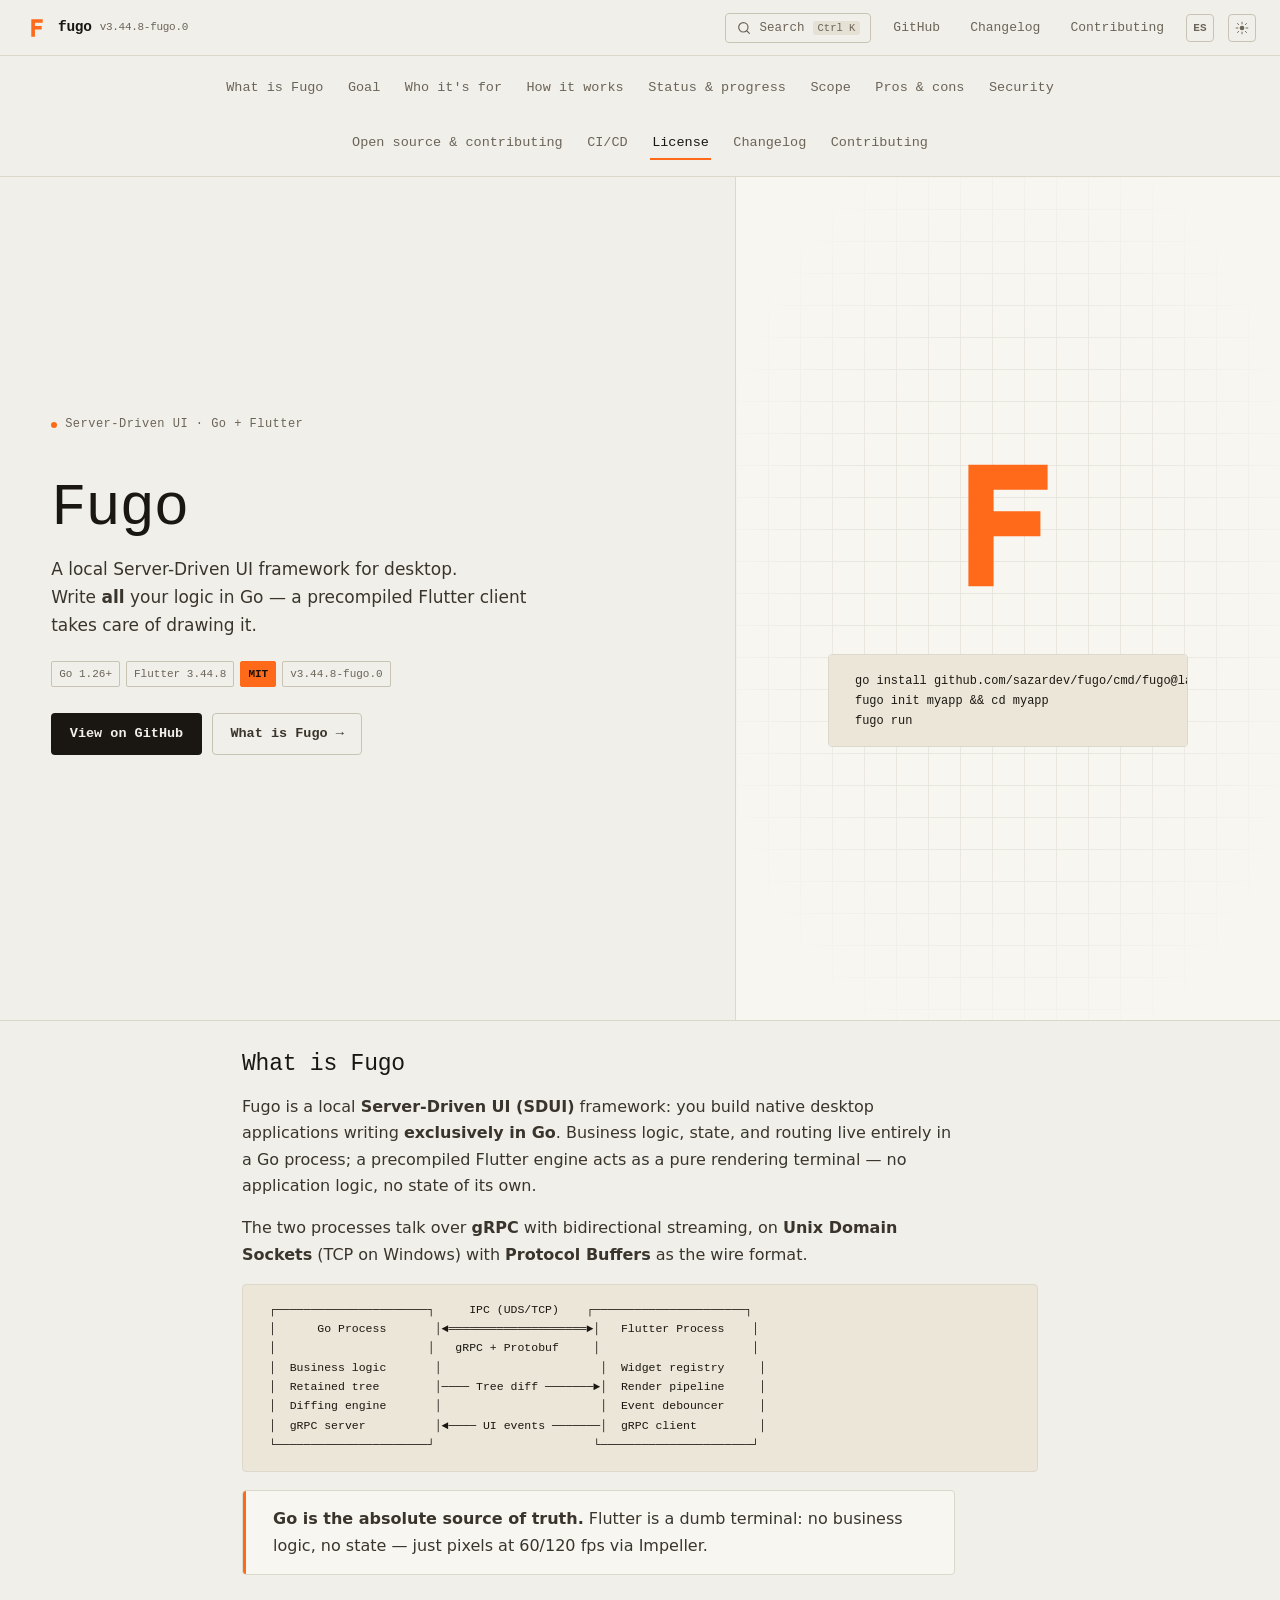
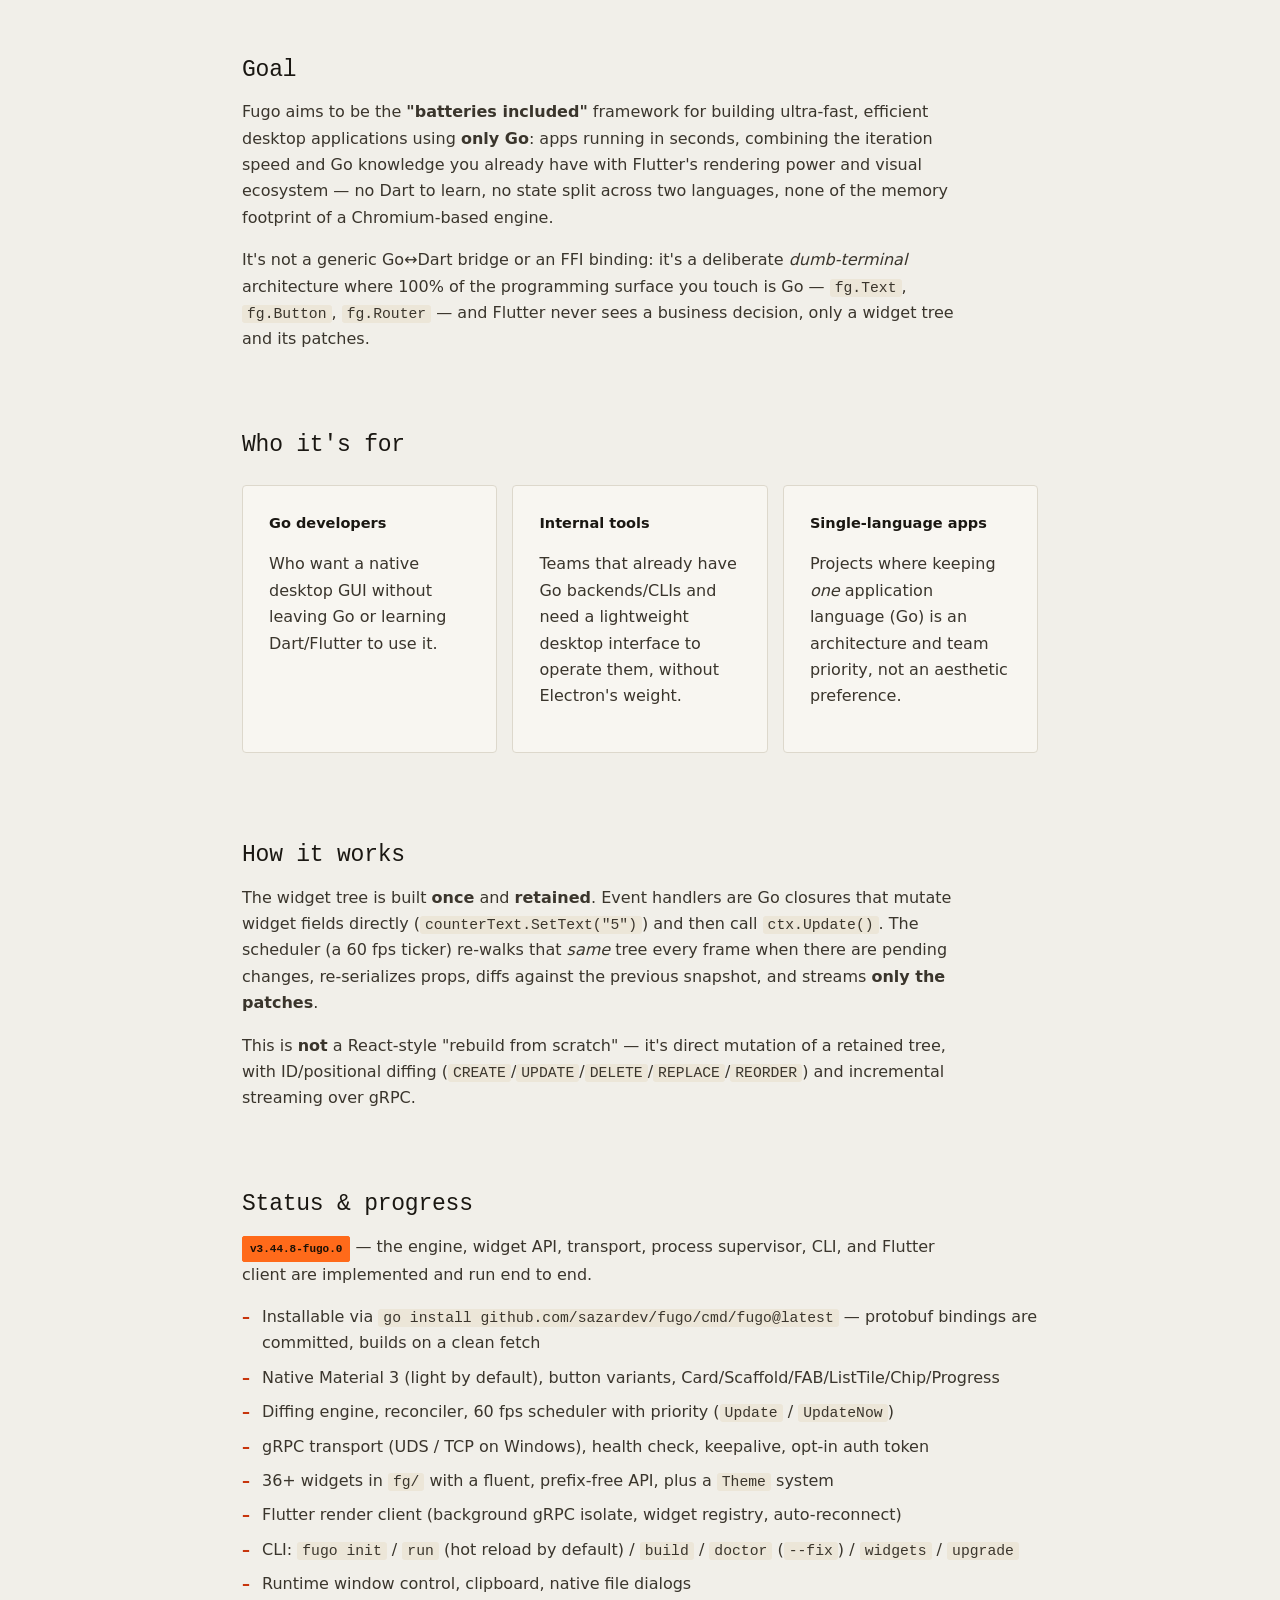
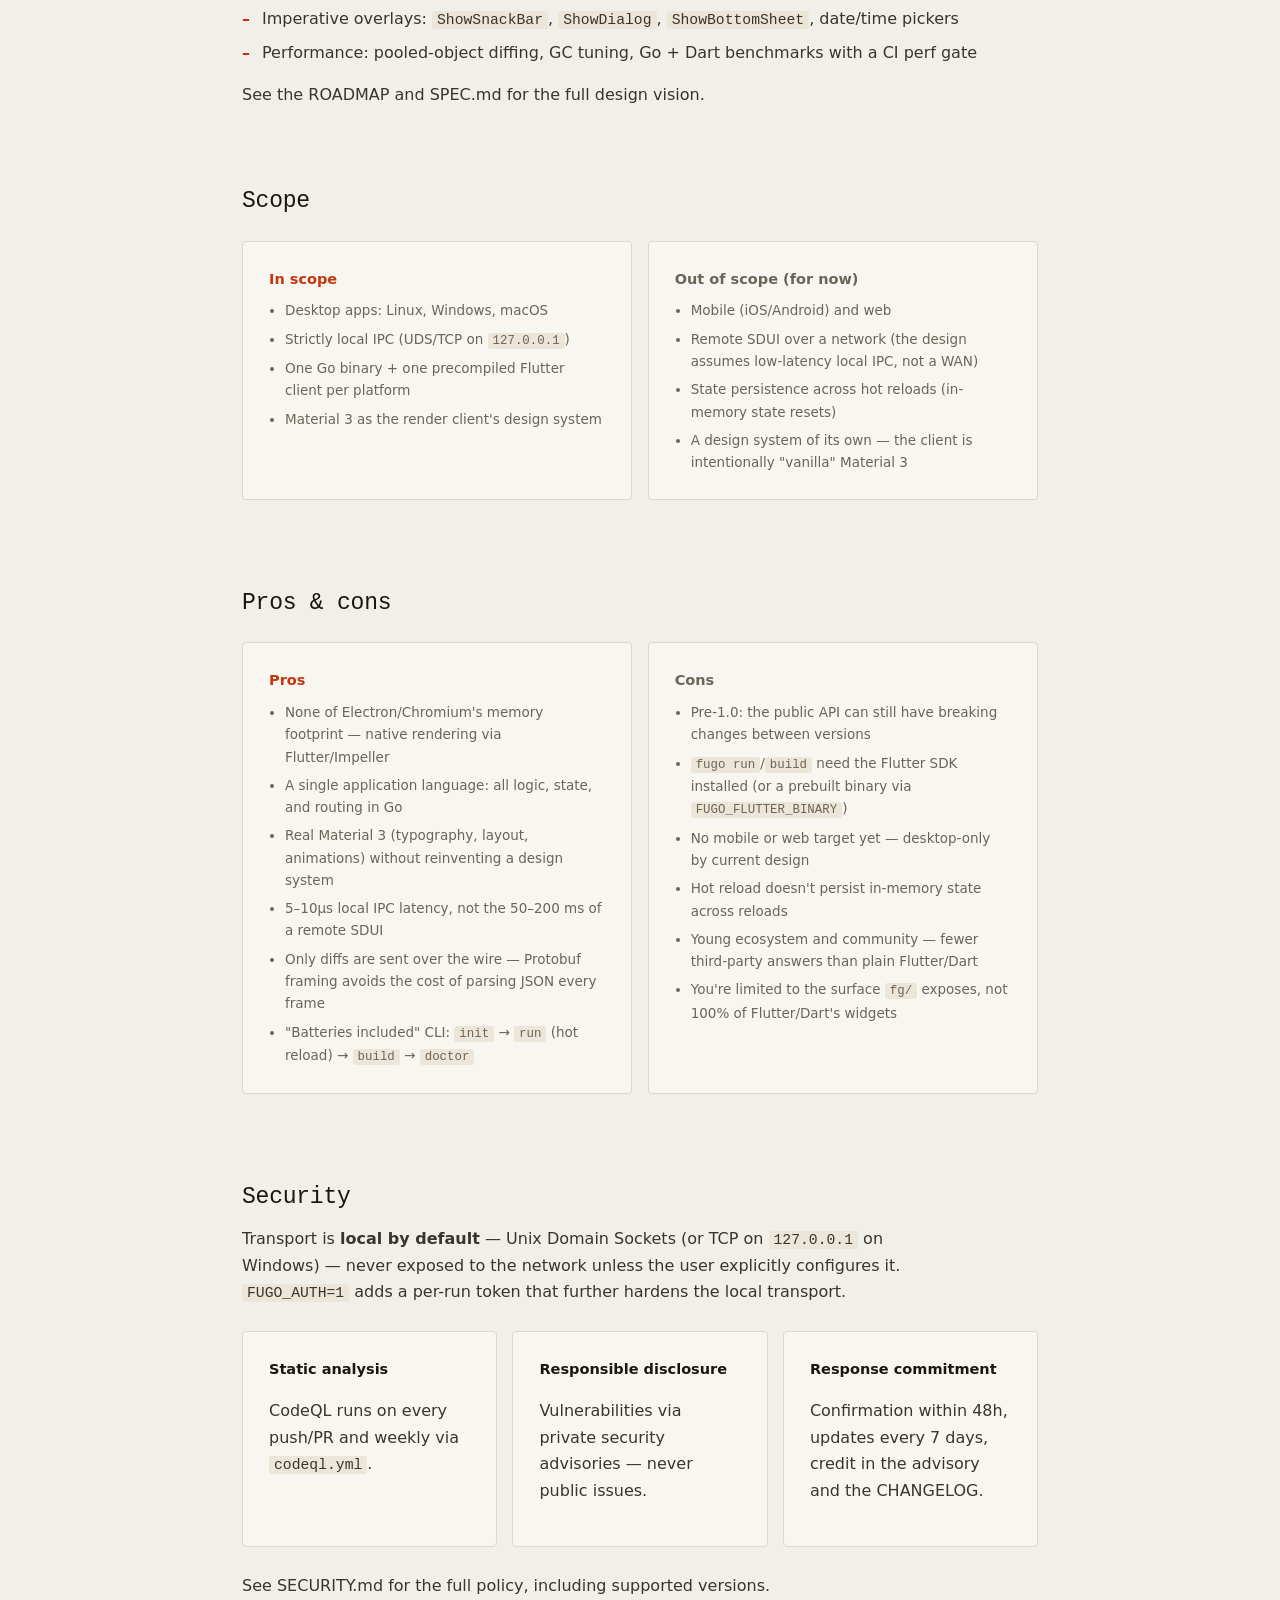
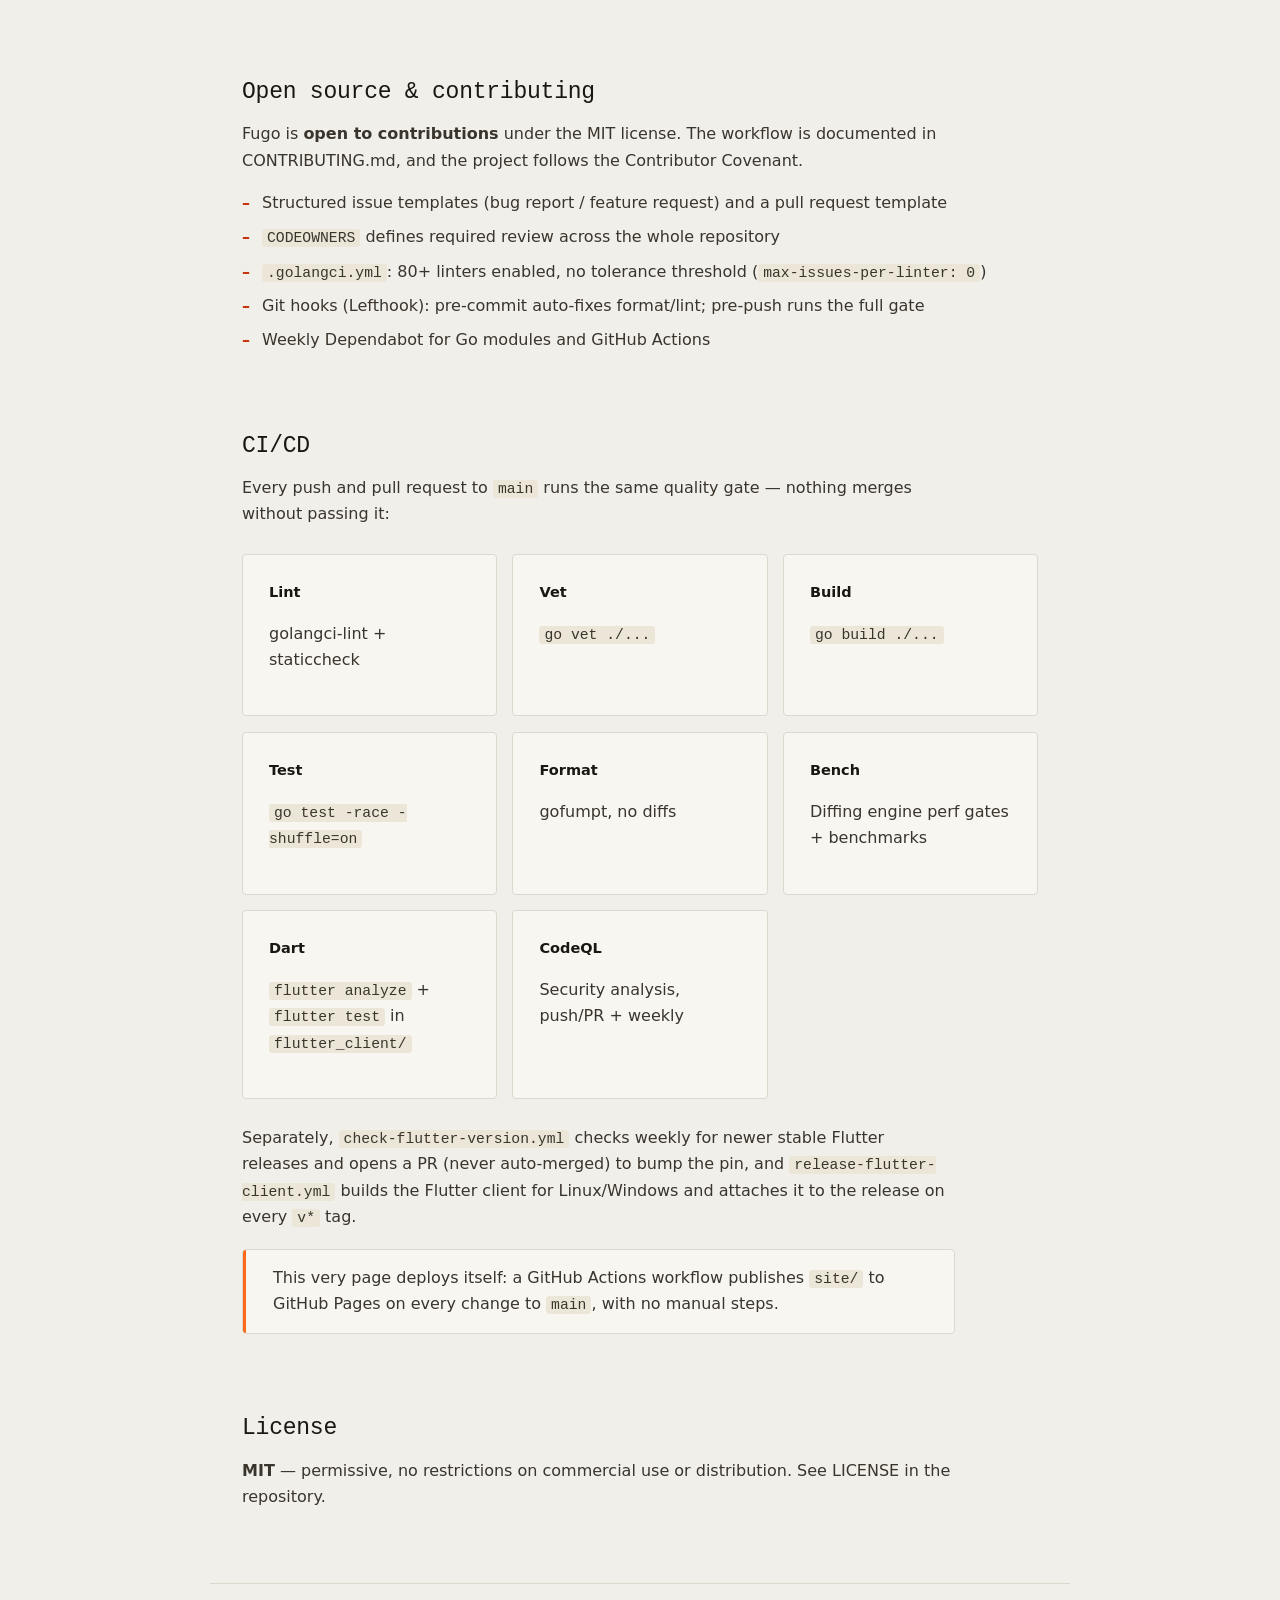
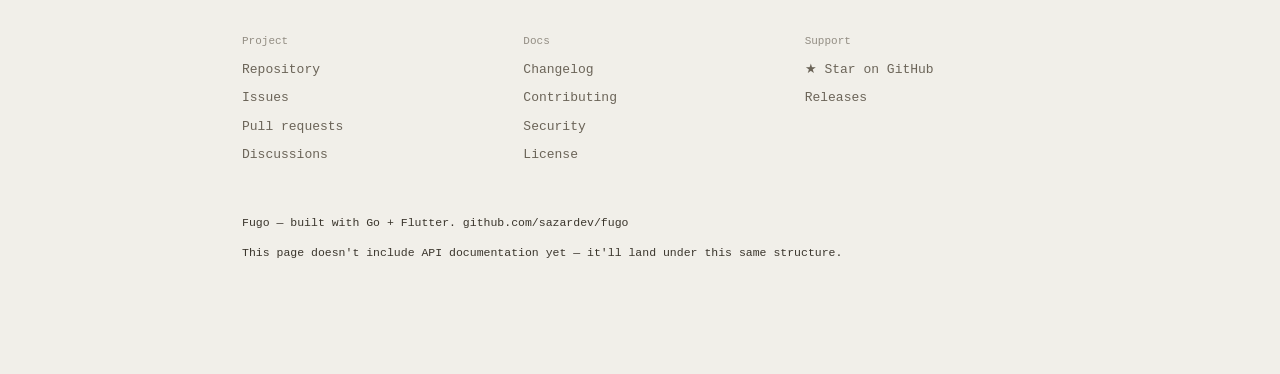
==== site/index.html @ 027ce07d "feat: state/UX primitives, widget completions, Linux platform fixes, docs Adds the state/UX gaps fou" ====
<!doctype html>
<html lang="es">
<head>
<meta charset="utf-8">
<meta name="viewport" content="width=device-width, initial-scale=1">
<title data-i18n="meta.title">Fugo — Server-Driven UI en Go</title>
<meta name="description" data-i18n-attr="content" data-i18n="meta.description" content="Fugo: framework local de Server-Driven UI. Escribes toda la lógica en Go; un cliente Flutter precompilado la renderiza. Documentación de proyecto, estado, alcance y seguridad.">
<link rel="icon" href="assets/logo.svg" type="image/svg+xml">
<link rel="stylesheet" href="styles.css?v=10">
</head>
<body class="layout-landing">

<a class="skip-link" href="#main" data-i18n="a11y.skip">Saltar al contenido</a>

<header class="topbar">
  <div class="topbar-inner">
    <a class="brand" href="#top">
      <img src="assets/logo.svg" alt="" width="26" height="26">
      <span>fugo</span>
      <span class="brand-version">v3.44.8-fugo.0</span>
    </a>
    <button class="nav-toggle" id="navToggle" data-i18n-attr="aria-label" data-i18n="a11y.openNav" aria-label="Abrir navegación" aria-expanded="false">
      <span></span><span></span><span></span>
    </button>
    <nav class="topnav">
      <button class="palette-trigger" id="paletteTrigger" data-i18n-attr="aria-label|title" data-i18n="a11y.search|a11y.searchTitle" aria-label="Buscar / saltar a sección" title="Buscar (Ctrl K)">
        <svg viewBox="0 0 24 24" width="16" height="16"><circle cx="11" cy="11" r="7"/><path d="M20 20l-4.3-4.3" stroke-linecap="round"/></svg>
        <span data-i18n="nav.search">Buscar</span>
        <kbd>Ctrl K</kbd>
      </button>
      <a href="https://github.com/sazardev/fugo" target="_blank" rel="noopener">GitHub</a>
      <a href="changelog.html" data-i18n="nav.changelog">Changelog</a>
      <a href="contributing.html" data-i18n="side.contribuir">Contribuir</a>
      <button class="lang-toggle" id="langToggle" aria-label="Switch language / cambiar idioma" title="ES / EN">
        <span id="langLabel">EN</span>
      </button>
      <button class="theme-toggle" id="themeToggle" data-i18n-attr="aria-label|title" data-i18n="a11y.theme|a11y.theme" aria-label="Cambiar tema" title="Cambiar tema claro/oscuro">
        <svg class="icon-sun" viewBox="0 0 24 24" width="18" height="18"><circle cx="12" cy="12" r="4"/><path d="M12 2v3M12 19v3M4.2 4.2l2.1 2.1M17.7 17.7l2.1 2.1M2 12h3M19 12h3M4.2 19.8l2.1-2.1M17.7 6.3l2.1-2.1" stroke-linecap="round"/></svg>
        <svg class="icon-moon" viewBox="0 0 24 24" width="18" height="18"><path d="M20 14.5A8.5 8.5 0 1 1 9.5 4a7 7 0 0 0 10.5 10.5Z"/></svg>
      </button>
    </nav>
  </div>
</header>

<div class="shell">
  <aside class="sidebar" id="sidebar">
    <nav class="side-nav" data-i18n-attr="aria-label" data-i18n="a11y.sections" aria-label="Secciones">
      <div class="side-group" data-i18n="side.group1">Proyecto</div>
      <a href="#que-es" data-i18n="side.queEs">Qué es Fugo</a>
      <a href="#objetivo" data-i18n="side.objetivo">Objetivo</a>
      <a href="#para-quien" data-i18n="side.paraQuien">Para quién</a>
      <a href="#como-funciona" data-i18n="side.comoFunciona">Cómo funciona</a>
      <div class="side-group" data-i18n="side.group2">Estado</div>
      <a href="#estado" data-i18n="side.estado">Estado y progreso</a>
      <a href="#alcance" data-i18n="side.alcance">Alcance</a>
      <a href="#ventajas-desventajas" data-i18n="side.ventajas">Ventajas y desventajas</a>
      <div class="side-group" data-i18n="side.group3">Proyecto abierto</div>
      <a href="#seguridad" data-i18n="side.seguridad">Seguridad</a>
      <a href="#open-source" data-i18n="side.openSource">Código abierto y contribución</a>
      <a href="#ci-cd">CI/CD</a>
      <a href="#licencia" data-i18n="side.licencia">Licencia</a>
      <div class="side-group" data-i18n="side.group4">Recursos</div>
      <a href="changelog.html" data-i18n="nav.changelog">Changelog</a>
      <a href="contributing.html" data-i18n="side.contribuir">Contribuir</a>
    </nav>
  </aside>

  <main id="main">

    <section class="hero" id="top">
      <div class="hero-left">
        <span class="eyebrow" data-i18n="hero.eyebrow">Server-Driven UI · Go + Flutter</span>
        <h1>Fugo</h1>
        <p class="hero-tagline" data-i18n="hero.tagline">Server-Driven UI local para escritorio.<br>Escribe <strong>toda</strong> tu lógica en Go — un cliente Flutter precompilado se encarga de dibujarla.</p>
        <div class="hero-badges">
          <span class="badge">Go 1.26+</span>
          <span class="badge">Flutter 3.44.8</span>
          <span class="badge badge-flame">MIT</span>
          <span class="badge">v3.44.8-fugo.0</span>
        </div>
        <div class="hero-actions">
          <a class="btn btn-primary" href="https://github.com/sazardev/fugo" target="_blank" rel="noopener" data-i18n="hero.viewGithub">Ver en GitHub</a>
          <a class="btn btn-ghost" href="#que-es" data-i18n="hero.whatIsLink">Qué es Fugo →</a>
        </div>
      </div>
      <div class="hero-right">
        <img class="hero-mark" src="assets/logo.svg" alt="Fugo" width="180" height="180">
        <pre class="hero-code hero-visual-code"><code>go install github.com/sazardev/fugo/cmd/fugo@latest
fugo init myapp &amp;&amp; cd myapp
fugo run</code></pre>
      </div>
    </section>

    <section id="que-es">
      <h2 data-i18n="queEs.h2">Qué es Fugo</h2>
      <p data-i18n="queEs.p1">Fugo es un framework local de <strong>Server-Driven UI (SDUI)</strong>: construyes aplicaciones de escritorio nativas escribiendo <strong>exclusivamente en Go</strong>. La lógica de negocio, el estado y el enrutamiento viven enteramente en un proceso Go; un motor Flutter precompilado actúa como una terminal de renderizado pura — sin lógica de aplicación, sin estado propio.</p>
      <p data-i18n="queEs.p2">Los dos procesos se comunican por <strong>gRPC</strong> con streaming bidireccional, sobre <strong>Unix Domain Sockets</strong> (TCP en Windows) y <strong>Protocol Buffers</strong> como formato de cable.</p>
      <pre class="diagram" data-i18n-attr="aria-label" data-i18n="queEs.diagramLabel" aria-label="Diagrama de arquitectura"><code data-i18n="queEs.diagram">┌──────────────────────┐     IPC (UDS/TCP)    ┌──────────────────────┐
│      Proceso Go      │◄════════════════════►│   Proceso Flutter    │
│                      │   gRPC + Protobuf     │                      │
│  Lógica de negocio    │                       │  Registro de widgets │
│  Árbol retenido       │──── Diff de árbol ───►│  Pipeline de render  │
│  Motor de diffing     │                       │  Debounce de eventos │
│  Servidor gRPC        │◄──── Eventos de UI ───│  Cliente gRPC        │
└──────────────────────┘                       └──────────────────────┘</code></pre>
      <p class="callout callout-flame" data-i18n="queEs.callout"><strong>Go es la fuente de verdad absoluta.</strong> Flutter es una terminal muda: sin lógica de negocio, sin estado — solo píxeles a 60/120&nbsp;fps vía Impeller.</p>
    </section>

    <section id="objetivo">
      <h2 data-i18n="objetivo.h2">Objetivo</h2>
      <p data-i18n="objetivo.p1">Fugo busca ser el framework <strong>"pilas incluidas"</strong> para construir aplicaciones de escritorio ultrarrápidas y eficientes usando <strong>únicamente Go</strong>: aplicaciones corriendo en segundos, combinando la velocidad de iteración y el conocimiento que ya tienes de Go con el poder de renderizado y el ecosistema visual de Flutter — sin tener que aprender Dart, sin gestionar estado en dos lenguajes, sin el consumo de memoria de un motor basado en Chromium.</p>
      <p data-i18n="objetivo.p2">No es un puente genérico Go↔Dart ni un binding de FFI: es una arquitectura deliberada de <em>terminal tonta</em> donde el 100% de la superficie de programación que tocas es Go — <code>fg.Text</code>, <code>fg.Button</code>, <code>fg.Router</code> — y Flutter nunca ve una decisión de negocio, solo un árbol de widgets y sus parches.</p>
    </section>

    <section id="para-quien">
      <h2 data-i18n="paraQuien.h2">Para quién</h2>
      <div class="grid-3">
        <div class="card">
          <h3 data-i18n="paraQuien.c1h">Desarrolladores Go</h3>
          <p data-i18n="paraQuien.c1p">Que quieren una GUI de escritorio nativa sin salir de Go ni aprender Dart/Flutter para poder usarlo.</p>
        </div>
        <div class="card">
          <h3 data-i18n="paraQuien.c2h">Herramientas internas</h3>
          <p data-i18n="paraQuien.c2p">Equipos que ya tienen backends/CLIs en Go y necesitan una interfaz de escritorio ligera para operarlos, sin el peso de Electron.</p>
        </div>
        <div class="card">
          <h3 data-i18n="paraQuien.c3h">Apps de un solo lenguaje</h3>
          <p data-i18n="paraQuien.c3p">Proyectos donde mantener <em>un único</em> lenguaje de aplicación (Go) es una prioridad de arquitectura y de equipo, no una preferencia estética.</p>
        </div>
      </div>
    </section>

    <section id="como-funciona">
      <h2 data-i18n="comoFunciona.h2">Cómo funciona</h2>
      <p data-i18n="comoFunciona.p1">El árbol de widgets se construye <strong>una sola vez</strong> y se <strong>retiene</strong>. Los manejadores de eventos son closures de Go que mutan los campos del widget directamente (<code>counterText.SetText("5")</code>) y luego llaman a <code>ctx.Update()</code>. El scheduler (ticker de 60&nbsp;fps) vuelve a recorrer ese <em>mismo</em> árbol cada frame cuando hay cambios pendientes, re-serializa las props, calcula el diff contra el snapshot anterior y transmite <strong>solo los parches</strong>.</p>
      <p data-i18n="comoFunciona.p2">Esto <strong>no</strong> es un "rebuild desde cero" al estilo React — es mutación directa de un árbol retenido, con diffing por ID/posición (<code>CREATE</code>/<code>UPDATE</code>/<code>DELETE</code>/<code>REPLACE</code>/<code>REORDER</code>) y streaming incremental sobre gRPC.</p>
    </section>

    <section id="estado">
      <h2 data-i18n="estado.h2">Estado y progreso</h2>
      <p data-i18n="estado.intro"><span class="badge badge-flame">v3.44.8-fugo.0</span> — el motor, la API de widgets, el transporte, el supervisor de proceso, el CLI y el cliente Flutter están implementados y funcionan de extremo a extremo.</p>
      <ul class="checklist">
        <li data-i18n="estado.li1">Instalable vía <code>go install github.com/sazardev/fugo/cmd/fugo@latest</code> — los bindings de protobuf están commiteados, compila en un fetch limpio</li>
        <li data-i18n="estado.li2">Material&nbsp;3 nativo (claro por defecto), variantes de botón, Card/Scaffold/FAB/ListTile/Chip/Progress</li>
        <li data-i18n="estado.li3">Motor de diffing, reconciliador, scheduler de 60&nbsp;fps con prioridad (<code>Update</code> / <code>UpdateNow</code>)</li>
        <li data-i18n="estado.li4">Transporte gRPC (UDS / TCP en Windows), health check, keepalive, token de autenticación opcional</li>
        <li data-i18n="estado.li5">36+ widgets en <code>fg/</code> con API fluida y prefix-free, más un sistema de <code>Theme</code></li>
        <li data-i18n="estado.li6">Cliente Flutter (isolate gRPC en segundo plano, registro de widgets, reconexión automática)</li>
        <li data-i18n="estado.li7">CLI: <code>fugo init</code> / <code>run</code> (hot reload por defecto) / <code>build</code> / <code>doctor</code> (<code>--fix</code>) / <code>widgets</code> / <code>upgrade</code></li>
        <li data-i18n="estado.li8">Control de ventana en tiempo de ejecución, portapapeles, diálogos de archivo nativos</li>
        <li data-i18n="estado.li9">Overlays imperativos: <code>ShowSnackBar</code>, <code>ShowDialog</code>, <code>ShowBottomSheet</code>, selectores de fecha/hora</li>
        <li data-i18n="estado.li10">Rendimiento: diffing con pool de objetos, ajuste de GC, benchmarks Go + Dart con perf gate en CI</li>
      </ul>
      <p data-i18n="estado.outro">Ver <a href="https://github.com/sazardev/fugo/tree/main/ROADMAP" target="_blank" rel="noopener">ROADMAP</a> y <a href="https://github.com/sazardev/fugo/blob/main/SPEC.md" target="_blank" rel="noopener">SPEC.md</a> para la visión de diseño completa.</p>
    </section>

    <section id="alcance">
      <h2 data-i18n="alcance.h2">Alcance</h2>
      <div class="grid-2">
        <div class="card card-in">
          <h3 data-i18n="alcance.inH">Dentro del alcance</h3>
          <ul>
            <li data-i18n="alcance.in1">Apps de escritorio: Linux, Windows, macOS</li>
            <li data-i18n="alcance.in2">IPC estrictamente local (UDS/TCP en <code>127.0.0.1</code>)</li>
            <li data-i18n="alcance.in3">Un binario Go + un cliente Flutter precompilado por plataforma</li>
            <li data-i18n="alcance.in4">Material&nbsp;3 como sistema de diseño del cliente de render</li>
          </ul>
        </div>
        <div class="card card-out">
          <h3 data-i18n="alcance.outH">Fuera del alcance (por ahora)</h3>
          <ul>
            <li data-i18n="alcance.out1">Móvil (iOS/Android) y web</li>
            <li data-i18n="alcance.out2">SDUI remoto sobre red (el diseño asume IPC local de baja latencia, no una WAN)</li>
            <li data-i18n="alcance.out3">Persistencia de estado entre hot reloads (el estado en memoria se reinicia)</li>
            <li data-i18n="alcance.out4">Un sistema de diseño propio — el cliente es intencionalmente Material&nbsp;3 "vanilla"</li>
          </ul>
        </div>
      </div>
    </section>

    <section id="ventajas-desventajas">
      <h2 data-i18n="pros.h2">Ventajas y desventajas</h2>
      <div class="grid-2">
        <div class="card card-in">
          <h3 data-i18n="pros.prosH">Ventajas</h3>
          <ul>
            <li data-i18n="pros.p1">Sin el consumo de memoria de Electron/Chromium — renderizado nativo vía Flutter/Impeller</li>
            <li data-i18n="pros.p2">Un único lenguaje de aplicación: toda la lógica, el estado y el enrutamiento en Go</li>
            <li data-i18n="pros.p3">Material&nbsp;3 real (tipografía, layout, animaciones) sin reinventar un design system</li>
            <li data-i18n="pros.p4">Latencia de IPC local de 5–10&micro;s, no 50–200&nbsp;ms de un SDUI remoto</li>
            <li data-i18n="pros.p5">Solo se transmiten diffs — el framing en Protobuf evita el costo de parsear JSON en cada frame</li>
            <li data-i18n="pros.p6">CLI "pilas incluidas": <code>init</code> → <code>run</code> (hot reload) → <code>build</code> → <code>doctor</code></li>
          </ul>
        </div>
        <div class="card card-out">
          <h3 data-i18n="pros.consH">Desventajas</h3>
          <ul>
            <li data-i18n="pros.c1">Pre-1.0: la API pública puede tener cambios incompatibles entre versiones</li>
            <li data-i18n="pros.c2"><code>fugo run</code>/<code>build</code> requieren el SDK de Flutter instalado (o un binario precompilado vía <code>FUGO_FLUTTER_BINARY</code>)</li>
            <li data-i18n="pros.c3">Sin objetivo móvil o web todavía — desktop-only por diseño actual</li>
            <li data-i18n="pros.c4">El hot reload no persiste el estado en memoria entre recargas</li>
            <li data-i18n="pros.c5">Ecosistema y comunidad jóvenes — menos respuestas de terceros que con Flutter/Dart puro</li>
            <li data-i18n="pros.c6">Estás limitado a la superficie que expone <code>fg/</code>, no al 100% de los widgets de Flutter/Dart</li>
          </ul>
        </div>
      </div>
    </section>

    <section id="seguridad">
      <h2 data-i18n="seguridad.h2">Seguridad</h2>
      <p data-i18n="seguridad.p1">El transporte es <strong>local por defecto</strong> — Unix Domain Sockets (o TCP en <code>127.0.0.1</code> en Windows) — no expuesto a la red salvo que el usuario lo configure explícitamente. <code>FUGO_AUTH=1</code> añade un token por ejecución que endurece aún más el transporte local.</p>
      <div class="grid-3">
        <div class="card">
          <h3 data-i18n="seguridad.c1h">Análisis estático</h3>
          <p data-i18n="seguridad.c1p"><a href="https://codeql.github.com/" target="_blank" rel="noopener">CodeQL</a> corre en cada push/PR y semanalmente vía <code>codeql.yml</code>.</p>
        </div>
        <div class="card">
          <h3 data-i18n="seguridad.c2h">Reporte responsable</h3>
          <p data-i18n="seguridad.c2p">Vulnerabilidades vía <a href="https://github.com/sazardev/fugo/security/advisories/new" target="_blank" rel="noopener">security advisories privados</a> — nunca en issues públicos.</p>
        </div>
        <div class="card">
          <h3 data-i18n="seguridad.c3h">Compromiso de respuesta</h3>
          <p data-i18n="seguridad.c3p">Confirmación en 48h, actualizaciones cada 7 días, crédito en el advisory y en el CHANGELOG.</p>
        </div>
      </div>
      <p data-i18n="seguridad.p2">Ver <a href="https://github.com/sazardev/fugo/blob/main/SECURITY.md" target="_blank" rel="noopener">SECURITY.md</a> para la política completa, incluyendo versiones soportadas.</p>
    </section>

    <section id="open-source">
      <h2 data-i18n="openSource.h2">Código abierto y contribución</h2>
      <p data-i18n="openSource.p1">Fugo es <strong>abierto a contribuciones</strong> bajo licencia MIT. El flujo de trabajo está documentado en <a href="https://github.com/sazardev/fugo/blob/main/CONTRIBUTING.md" target="_blank" rel="noopener">CONTRIBUTING.md</a> y el proyecto sigue el <a href="https://github.com/sazardev/fugo/blob/main/CODE_OF_CONDUCT.md" target="_blank" rel="noopener">Contributor Covenant</a>.</p>
      <ul class="checklist">
        <li data-i18n="openSource.li1">Plantillas de issue estructuradas (bug report / feature request) y de pull request</li>
        <li data-i18n="openSource.li2"><code>CODEOWNERS</code> define la revisión requerida en todo el repositorio</li>
        <li data-i18n="openSource.li3"><code>.golangci.yml</code>: 80+ linters activos, sin umbral de tolerancia (<code>max-issues-per-linter: 0</code>)</li>
        <li data-i18n="openSource.li4">Git hooks (Lefthook): pre-commit auto-arregla formato/lint; pre-push corre la puerta completa</li>
        <li data-i18n="openSource.li5">Dependabot semanal para módulos Go y GitHub Actions</li>
      </ul>
    </section>

    <section id="ci-cd">
      <h2>CI/CD</h2>
      <p data-i18n="cicd.p1">Todo push y pull request a <code>main</code> corre la misma puerta de calidad — nada se fusiona sin pasarla:</p>
      <div class="grid-3">
        <div class="card"><h3 data-i18n="cicd.hLint">Lint</h3><p data-i18n="cicd.pLint">golangci-lint + staticcheck</p></div>
        <div class="card"><h3 data-i18n="cicd.hVet">Vet</h3><p data-i18n="cicd.pVet"><code>go vet ./...</code></p></div>
        <div class="card"><h3 data-i18n="cicd.hBuild">Build</h3><p data-i18n="cicd.pBuild"><code>go build ./...</code></p></div>
        <div class="card"><h3 data-i18n="cicd.hTest">Test</h3><p data-i18n="cicd.pTest"><code>go test -race -shuffle=on</code></p></div>
        <div class="card"><h3 data-i18n="cicd.hFormat">Format</h3><p data-i18n="cicd.format">gofumpt, sin diferencias</p></div>
        <div class="card"><h3 data-i18n="cicd.hBench">Bench</h3><p data-i18n="cicd.bench">Perf gates + benchmarks del motor de diffing</p></div>
        <div class="card"><h3 data-i18n="cicd.hDart">Dart</h3><p data-i18n="cicd.dart"><code>flutter analyze</code> + <code>flutter test</code> en <code>flutter_client/</code></p></div>
        <div class="card"><h3 data-i18n="cicd.hCodeQL">CodeQL</h3><p data-i18n="cicd.codeql">Análisis de seguridad, push/PR + semanal</p></div>
      </div>
      <p data-i18n="cicd.p2">Aparte, <code>check-flutter-version.yml</code> vigila semanalmente nuevas versiones estables de Flutter y abre un PR (nunca auto-merge) para actualizar el pin, y <code>release-flutter-client.yml</code> compila el cliente Flutter para Linux/Windows y lo adjunta al release en cada tag <code>v*</code>.</p>
      <p class="callout callout-flame" data-i18n="cicd.callout">Esta misma página se despliega automáticamente: un workflow de GitHub Actions publica <code>site/</code> en GitHub Pages en cada cambio a <code>main</code>, sin pasos manuales.</p>
    </section>

    <section id="licencia">
      <h2 data-i18n="licencia.h2">Licencia</h2>
      <p data-i18n="licencia.p"><strong>MIT</strong> — permisiva, sin restricciones de uso comercial ni de distribución. Ver <a href="https://github.com/sazardev/fugo/blob/main/LICENSE" target="_blank" rel="noopener">LICENSE</a> en el repositorio.</p>
    </section>

    <footer class="page-footer">
      <div class="footer-grid">
        <div class="footer-col">
          <div class="footer-h" data-i18n="footer.colProject">Proyecto</div>
          <a href="https://github.com/sazardev/fugo" target="_blank" rel="noopener" data-i18n="footer.repo">Repositorio</a>
          <a href="https://github.com/sazardev/fugo/issues" target="_blank" rel="noopener" data-i18n="footer.issues">Issues</a>
          <a href="https://github.com/sazardev/fugo/pulls" target="_blank" rel="noopener" data-i18n="footer.prs">Pull requests</a>
          <a href="https://github.com/sazardev/fugo/discussions" target="_blank" rel="noopener" data-i18n="footer.discussions">Discussions</a>
        </div>
        <div class="footer-col">
          <div class="footer-h" data-i18n="footer.colDocs">Documentación</div>
          <a href="changelog.html" data-i18n="nav.changelog">Changelog</a>
          <a href="contributing.html" data-i18n="side.contribuir">Contribuir</a>
          <a href="https://github.com/sazardev/fugo/blob/main/SECURITY.md" target="_blank" rel="noopener" data-i18n="side.seguridad">Seguridad</a>
          <a href="https://github.com/sazardev/fugo/blob/main/LICENSE" target="_blank" rel="noopener" data-i18n="side.licencia">Licencia</a>
        </div>
        <div class="footer-col">
          <div class="footer-h" data-i18n="footer.colSupport">Apoyar</div>
          <a href="https://github.com/sazardev/fugo" target="_blank" rel="noopener" data-i18n="footer.star">★ Star en GitHub</a>
          <a href="https://github.com/sazardev/fugo/releases" target="_blank" rel="noopener" data-i18n="footer.releases">Releases</a>
        </div>
      </div>
      <p class="page-footer-sub" data-i18n="footer.p1">Fugo — hecho con Go + Flutter. <a href="https://github.com/sazardev/fugo" target="_blank" rel="noopener">github.com/sazardev/fugo</a></p>
      <p class="page-footer-sub" data-i18n="footer.p2">Esta página aún no incluye la documentación de la API — llegará bajo esta misma estructura.</p>

    </footer>

  </main>
</div>

<div class="palette-overlay" id="paletteOverlay" hidden>
  <div class="palette" role="dialog" aria-modal="true" data-i18n-attr="aria-label" data-i18n="a11y.paletteLabel" aria-label="Paleta de comandos">
    <div class="palette-input-row">
      <svg viewBox="0 0 24 24" width="16" height="16"><circle cx="11" cy="11" r="7"/><path d="M20 20l-4.3-4.3" stroke-linecap="round"/></svg>
      <input type="text" id="paletteInput" data-i18n-attr="placeholder" data-i18n="palette.placeholder" placeholder="Ir a una sección… (Home, Seguridad, CI/CD…)" autocomplete="off" spellcheck="false">
      <kbd>Esc</kbd>
    </div>
    <ul class="palette-results" id="paletteResults"></ul>
  </div>
</div>

<script src="i18n.js?v=10"></script>
<script src="script.js?v=10"></script>
</body>
</html>
---- site/styles.css ----
/* Fugo site shell — technical, minimal, hairline borders. Fire-orange accent used only
   for links, active state, and hover — never as a resting fill. Directly modeled on
   herdr.dev's system: monospace headings (weight 400, tight tracking), 1px hairline
   borders instead of background blocking, 2-4px radii, a split two-column hero.
   Zero external deps — no webfonts, no CDN, no JS framework. */

:root{
  --ember-deep:#c7350c;
  --flame-core:#ff6a1a;
  --flame-bright:#ffb238;
  --flame-gold:#ffdd6b;
  /* --accent-text: same brand hue as --flame-core, but the shade that clears WCAG
     4.5:1 against body text as a *foreground* color. --flame-core itself (#ff6a1a)
     is only ~2.5:1 on the light bg — fine as a background fill (badge/button, with
     dark text on top) but not readable as link/label text. Light theme uses the
     darker --ember-deep for text; dark theme's near-black bg already gives
     --flame-core plenty of contrast, so it's reused as-is. */
  --accent-text:var(--ember-deep);

  --bg:#f1efe9;
  --bg-elevated:#f8f6f1;
  --bg-card:#f8f6f1;
  --bg-strong:#e6e1d5;
  --ink:#1a1712;
  --ink-soft:#3a352c;
  --ink-dim:#6b6458;
  --muted-2:#8a8377;
  --line:#ddd8cc;
  --line-strong:#c9c3b3;
  --code-bg:#ece6d8;

  --radius:4px;
  --radius-sm:2px;

  --sidebar-w:clamp(200px, 18vw, 260px);
  --topbar-h:56px;
  --content-w:min(72ch, 100%);

  --space-xs:clamp(6px, 0.6vw, 10px);
  --space-sm:clamp(10px, 1.2vw, 16px);
  --space-md:clamp(16px, 2.2vw, 26px);
  --space-lg:clamp(24px, 4vw, 48px);
  --space-xl:clamp(36px, 6vw, 72px);
}

@media (prefers-color-scheme: dark){
  :root{
    --accent-text:var(--flame-core);
    --bg:#121110;
    --bg-elevated:#181510;
    --bg-card:#181510;
    --bg-strong:#231e16;
    --ink:#ece6d9;
    --ink-soft:#d6cfc0;
    --ink-dim:#8c8271;
    --muted-2:#5c5344;
    --line:#292319;
    --line-strong:#39321f;
    --code-bg:#16130d;
  }
}
:root[data-theme="dark"]{
  --accent-text:var(--flame-core);
  --bg:#121110; --bg-elevated:#181510; --bg-card:#181510; --bg-strong:#231e16;
  --ink:#ece6d9; --ink-soft:#d6cfc0; --ink-dim:#8c8271; --muted-2:#5c5344;
  --line:#292319; --line-strong:#39321f; --code-bg:#16130d;
}
:root[data-theme="light"]{
  --accent-text:var(--ember-deep);
  --bg:#f1efe9; --bg-elevated:#f8f6f1; --bg-card:#f8f6f1; --bg-strong:#e6e1d5;
  --ink:#1a1712; --ink-soft:#3a352c; --ink-dim:#6b6458; --muted-2:#8a8377;
  --line:#ddd8cc; --line-strong:#c9c3b3; --code-bg:#ece6d8;
}

*{box-sizing:border-box;}
html{scroll-behavior:smooth;}
@media (prefers-reduced-motion: reduce){ html{scroll-behavior:auto;} *{animation:none !important; transition:none !important;} }

body{
  margin:0;
  background:var(--bg);
  color:var(--ink);
  font-family: ui-sans-serif, "Segoe UI", "Avenir Next", system-ui, sans-serif;
  -webkit-font-smoothing:antialiased;
  font-size:clamp(15px, 0.5vw + 14px, 16px);
  line-height:1.65;
}

code, pre, kbd, .badge, .brand-version, .side-group, .eyebrow{
  font-family: ui-monospace, "Cascadia Code", "SF Mono", monospace;
}

a{ color:inherit; text-decoration:none; }
a:hover{ color:var(--accent-text); }
::selection{ background:color-mix(in srgb, var(--flame-core) 22%, transparent); }
:focus-visible{ outline:2px solid var(--flame-core); outline-offset:2px; }

.skip-link{
  position:absolute; left:-999px; top:0; background:var(--flame-core); color:#fff;
  padding:10px 16px; z-index:100;
}
.skip-link:focus{ left:8px; top:8px; }

/* ---------- topbar ---------- */
.topbar{
  position:sticky; top:0; z-index:20;
  height:var(--topbar-h);
  background:var(--bg);
  background:color-mix(in srgb, var(--bg) 90%, transparent);
  border-bottom:1px solid var(--line);
  backdrop-filter:blur(10px);
}
.topbar-inner{
  max-width:1280px; margin:0 auto; height:100%;
  display:flex; align-items:center; gap:clamp(8px, 2vw, 20px);
  padding:0 clamp(16px, 3vw, 24px);
}
.brand{ display:flex; align-items:center; gap:8px; font-weight:700; font-size:14.5px; color:var(--ink); flex:none; font-family:ui-monospace,monospace; letter-spacing:-0.02em; }
.brand:hover{ color:var(--ink); }
.brand-version{ font-size:11px; font-weight:500; color:var(--ink-dim); }
.topnav{ margin-left:auto; display:flex; align-items:center; gap:clamp(6px, 1.4vw, 14px); }
.topnav a{ color:var(--ink-dim); font-size:13px; font-family:ui-monospace,monospace; white-space:nowrap; padding:6px 8px; }
.topnav a:hover{ color:var(--accent-text); }

.palette-trigger{
  display:flex; align-items:center; gap:8px;
  background:none; border:1px solid var(--line-strong); border-radius:var(--radius);
  color:var(--ink-dim); font-size:12.5px; font-family:ui-monospace,monospace; padding:6px 10px; cursor:pointer;
  transition:border-color .12s ease, color .12s ease;
}
.palette-trigger svg{ fill:none; stroke:currentColor; stroke-width:1.8; flex:none; }
.palette-trigger:hover{ border-color:var(--accent-text); color:var(--accent-text); }
.palette-trigger kbd{
  font-family:ui-monospace,monospace; font-size:10.5px; background:var(--bg-strong);
  padding:1px 5px; border-radius:3px; color:var(--ink-dim);
}

.lang-toggle{
  display:flex; align-items:center; justify-content:center;
  min-width:28px; height:28px; padding:0 6px; border:1px solid var(--line-strong); border-radius:var(--radius);
  background:none; color:var(--ink-dim); cursor:pointer;
  font-size:11px; font-weight:700; font-family:ui-monospace,monospace; letter-spacing:.02em;
  transition:border-color .12s ease, color .12s ease;
}
.lang-toggle:hover{ border-color:var(--accent-text); color:var(--accent-text); }

.theme-toggle{
  display:flex; align-items:center; justify-content:center;
  width:28px; height:28px; border:1px solid var(--line-strong); border-radius:var(--radius);
  background:none; color:var(--ink-dim); cursor:pointer;
  transition:border-color .12s ease, color .12s ease;
}
.theme-toggle:hover{ border-color:var(--accent-text); color:var(--accent-text); }
.theme-toggle svg{ fill:none; stroke:currentColor; stroke-width:1.6; }
.theme-toggle svg circle, .theme-toggle svg path[d^="M20"]{ fill:currentColor; stroke:none; }
.icon-moon{ display:none; }
:root[data-theme="dark"] .icon-sun{ display:none; }
:root[data-theme="dark"] .icon-moon{ display:block; }

.nav-toggle{
  display:none; margin-left:auto; background:none; border:0; cursor:pointer; padding:6px;
  flex-direction:column; gap:4px;
}
.nav-toggle span{ width:20px; height:2px; background:var(--ink); display:block; }

/* ---------- shell / sidebar ---------- */
.shell{
  max-width:1280px; margin:0 auto;
  display:grid; grid-template-columns:var(--sidebar-w) minmax(0,1fr);
  gap:var(--space-lg);
}
.sidebar{
  padding:var(--space-lg) var(--space-sm) var(--space-lg) var(--space-md);
  align-self:start;
  position:sticky; top:var(--topbar-h);
  max-height:calc(100vh - var(--topbar-h));
  overflow-y:auto;
}
.side-nav{ display:flex; flex-direction:column; gap:1px; }
.side-group{
  font-size:11px; letter-spacing:.06em; color:var(--ink-dim);
  margin:18px 0 6px; opacity:0.75;
}
.side-group:first-child{ margin-top:0; }
.side-nav a{
  color:var(--ink-dim); font-size:13.5px; padding:5px 10px;
  position:relative; border-radius:var(--radius-sm);
  font-family:ui-monospace,monospace;
}
.side-nav a::before{
  content:""; position:absolute; left:0; top:2px; bottom:2px; width:2px;
  background:transparent;
}
.side-nav a:hover{ color:var(--ink); }
.side-nav a.active{ color:var(--accent-text); }
.side-nav a.active::before{ background:var(--flame-core); }

main{ min-width:0; padding:0 clamp(16px, 3vw, 24px) var(--space-xl); max-width:var(--content-w); }

/* ---------- hero (docs pages: simple, left-aligned) ---------- */
.hero{
  padding:var(--space-xl) 0 var(--space-lg);
  margin-bottom:var(--space-lg);
}
.hero-mark{ display:block; }
.eyebrow{
  display:inline-flex; align-items:center; gap:8px;
  font-size:12px; letter-spacing:.04em; color:var(--ink-dim);
  margin-bottom:var(--space-md);
}
.eyebrow::before{ content:""; width:6px; height:6px; border-radius:50%; background:var(--flame-core); flex:none; }
.hero h1{
  font-family:ui-monospace,monospace; font-weight:500;
  font-size:clamp(30px, 5vw, 46px); letter-spacing:-0.02em; margin:16px 0 0; line-height:1.08;
}
.hero-tagline{ font-size:clamp(15px, 2vw, 17px); color:var(--ink-soft); margin:14px 0 22px; max-width:52ch; text-wrap:balance; }
.hero-badges{ display:flex; gap:6px; flex-wrap:wrap; margin-bottom:26px; }
.hero-actions{ display:flex; gap:10px; margin-bottom:26px; flex-wrap:wrap; }
.hero-code{ max-width:480px; }

/* ---------- landing layout (index.html): full-bleed split hero, tab-bar nav ---------- */
body.layout-landing .shell{ display:block; max-width:none; }
body.layout-landing main{ max-width:none; padding-left:0; padding-right:0; }
body.layout-landing section{
  max-width:860px; margin-left:auto; margin-right:auto;
  padding-left:clamp(16px, 4vw, 32px); padding-right:clamp(16px, 4vw, 32px);
}

body.layout-landing .hero{
  display:grid; grid-template-columns:1.15fr 0.85fr;
  min-height:calc(100vh - var(--topbar-h));
  max-width:none; margin:0; padding:0;
  border-bottom:1px solid var(--line);
}
body.layout-landing .hero-left{
  display:flex; flex-direction:column; justify-content:center;
  padding:var(--space-xl) var(--space-lg) var(--space-xl) clamp(20px, 4vw, 56px);
  border-right:1px solid var(--line);
}
body.layout-landing .hero-right{
  position:relative; display:flex; flex-direction:column; align-items:center; justify-content:center;
  gap:var(--space-md); padding:var(--space-lg); background:var(--bg-elevated); overflow:hidden;
}
body.layout-landing .hero-right::before{
  content:""; position:absolute; inset:0; pointer-events:none; opacity:0.5;
  background-image:
    linear-gradient(var(--line) 1px, transparent 1px),
    linear-gradient(90deg, var(--line) 1px, transparent 1px);
  background-size:32px 32px;
}
body.layout-landing .hero-right::after{
  content:""; position:absolute; inset:0; pointer-events:none;
  background:radial-gradient(ellipse at center, transparent 40%, var(--bg-elevated) 82%);
}
body.layout-landing .hero-right > *{ position:relative; z-index:1; }
body.layout-landing .hero-mark{ width:min(180px, 40%); height:auto; margin:0 auto; }
body.layout-landing .hero-visual-code{ width:100%; max-width:360px; }

body.layout-landing .eyebrow{ justify-content:flex-start; }
body.layout-landing .hero h1{ font-size:clamp(38px, 4.6vw, 60px); max-width:14ch; }
body.layout-landing .hero-tagline{ max-width:44ch; }

body.layout-landing .sidebar{
  position:sticky; top:var(--topbar-h); z-index:15;
  background:var(--bg); padding:0; border-bottom:1px solid var(--line);
  max-height:none; overflow:visible;
}
body.layout-landing .side-nav{
  flex-direction:row; flex-wrap:wrap; justify-content:center; gap:clamp(4px, 1.6vw, 22px);
  max-width:1100px; margin:0 auto; padding:var(--space-sm) clamp(16px, 4vw, 32px);
}
body.layout-landing .side-group{ display:none; }
body.layout-landing .side-nav a{
  border-radius:0; background:none; white-space:nowrap; padding:6px 2px;
}
body.layout-landing .side-nav a::before{
  content:""; position:absolute; left:0; right:0; bottom:0; top:auto; width:auto; height:2px;
  background:transparent;
}
body.layout-landing .side-nav a:hover{ color:var(--ink); }
body.layout-landing .side-nav a.active{ color:var(--ink); background:none; }
body.layout-landing .side-nav a.active::before{ background:var(--flame-core); }

body.layout-landing section h2{ text-align:left; }
body.layout-landing .callout{ max-width:70ch; margin-left:0; margin-right:0; text-align:left; }
body.layout-landing .page-footer{
  max-width:860px; margin-left:auto; margin-right:auto;
  padding-left:clamp(16px, 4vw, 32px); padding-right:clamp(16px, 4vw, 32px);
}

.badge{
  display:inline-block; font-size:11px; padding:3px 7px; border-radius:var(--radius-sm);
  border:1px solid var(--line-strong); color:var(--ink-dim);
}
.badge-flame{ background:var(--flame-core); border-color:var(--flame-core); color:#1a1006; font-weight:700; }

.btn{
  display:inline-flex; align-items:center; justify-content:center;
  min-height:2.5rem; padding:0.55rem 1.1rem; font-size:13.5px; font-weight:600;
  font-family:ui-monospace,monospace; border-radius:var(--radius); border:1px solid transparent;
  transition:all .12s ease;
}
.btn:hover{ text-decoration:none; }
.btn-primary{ background:var(--ink); color:var(--bg); }
.btn-primary:hover{ background:var(--flame-core); color:#1a1006; }
.btn-ghost{ background:none; border-color:var(--line-strong); color:var(--ink-soft); }
.btn-ghost:hover{ border-color:var(--accent-text); color:var(--accent-text); background:color-mix(in srgb, var(--flame-core) 10%, transparent); }

/* ---------- content ---------- */
section{ padding-top:var(--space-sm); margin-top:var(--space-sm); scroll-margin-top:calc(var(--topbar-h) + 12px); }
section h2{
  font-family:ui-monospace,monospace; font-weight:500;
  font-size:clamp(19px, 2.4vw, 23px); letter-spacing:-0.01em; margin:0 0 14px; line-height:1.15;
  padding-top:var(--space-lg);
}
section:first-of-type h2, .hero + section h2{ padding-top:0; }
h3{ font-size:14.5px; margin:0 0 8px; font-weight:650; }
p{ color:var(--ink-soft); }
section > p{ max-width:70ch; }

.callout{ padding:var(--space-sm) var(--space-md); background:var(--bg-elevated); border:1px solid var(--line); margin:18px 0; position:relative; padding-left:calc(var(--space-md) + 4px); border-radius:var(--radius); }
.callout::before{ content:""; position:absolute; left:0; top:0; bottom:0; width:3px; background:var(--line-strong); border-radius:3px 0 0 3px; }
.callout-flame::before{ background:var(--flame-core); }

pre{
  background:var(--code-bg); border:1px solid var(--line); border-radius:var(--radius);
  padding:var(--space-sm) var(--space-md); overflow-x:auto; font-size:13px; line-height:1.55;
}
pre.diagram{ font-size:clamp(9.5px, 1.6vw, 12.5px); }
code{ font-size:0.92em; background:var(--code-bg); padding:1px 5px; border-radius:3px; }
pre code{ background:none; padding:0; }

.checklist{ list-style:none; margin:0; padding:0; display:flex; flex-direction:column; gap:8px; }
.checklist li{ padding-left:20px; position:relative; color:var(--ink-soft); }
.checklist li::before{ content:"–"; position:absolute; left:0; color:var(--accent-text); font-weight:700; }

.grid-3, .grid-2{
  display:grid; gap:var(--space-sm); margin:var(--space-md) 0;
  grid-template-columns:repeat(auto-fit, minmax(220px, 1fr));
}
.card{ background:var(--bg-elevated); border:1px solid var(--line); padding:var(--space-md); border-radius:var(--radius); text-align:left; }
.card ul{ margin:0; padding-left:16px; color:var(--ink-dim); font-size:13.5px; display:flex; flex-direction:column; gap:6px; }
.card-in h3{ color:var(--accent-text); }
.card-out h3{ color:var(--ink-dim); }

.page-footer{
  margin-top:var(--space-xl); border-top:1px solid var(--line);
  padding:var(--space-lg) 0 var(--space-md);
  color:var(--ink-dim); font-size:12.5px; font-family:ui-monospace,monospace;
}
.footer-grid{
  display:grid; grid-template-columns:repeat(auto-fit, minmax(140px, 1fr));
  gap:var(--space-md) var(--space-lg); margin-bottom:var(--space-lg);
}
.footer-col{ display:flex; flex-direction:column; gap:7px; min-width:0; }
.footer-h{ font-size:11px; color:var(--ink-dim); opacity:0.7; margin-bottom:2px; }
.footer-col a{ color:var(--ink-dim); font-size:13px; }
.footer-col a:hover{ color:var(--accent-text); }
.page-footer-sub{ margin-top:4px; font-family: ui-monospace, monospace; font-size:11.5px; }

/* ---------- changelog / release list ---------- */
.release{ background:var(--bg-elevated); border:1px solid var(--line); padding:var(--space-md); margin-bottom:var(--space-xs); border-radius:var(--radius); }
.release-head{
  display:flex; align-items:baseline; gap:12px; flex-wrap:wrap;
  margin-bottom:var(--space-sm);
}
.release-version{
  font-family:ui-monospace,monospace; font-weight:700; font-size:14px; color:var(--accent-text);
}
.release-version.unreleased{ color:var(--ink-dim); }
.release-date{ font-family:ui-monospace,monospace; font-size:12px; color:var(--ink-dim); }
.release-body h4{
  font-size:11px; letter-spacing:.06em; color:var(--ink-dim);
  margin:14px 0 6px; opacity:0.85; font-weight:700;
}
.release-body h4:first-child{ margin-top:0; }
.release-body ul{ margin:0 0 4px; padding-left:16px; display:flex; flex-direction:column; gap:6px; font-size:13.5px; color:var(--ink-soft); }
.release-body li{ max-width:75ch; }

.page-lead{ font-size:clamp(14.5px, 2vw, 16.5px); color:var(--ink-soft); max-width:65ch; margin:10px 0 0; }

.steps{ list-style:none; counter-reset:step; margin:0; padding:0; display:flex; flex-direction:column; gap:var(--space-xs); }
.steps li{
  counter-increment:step; padding:var(--space-sm) var(--space-md) var(--space-sm) 48px;
  background:var(--bg-elevated); border:1px solid var(--line); position:relative; border-radius:var(--radius);
}
.steps li::before{
  content:counter(step); position:absolute; left:var(--space-sm); top:50%; transform:translateY(-50%);
  width:20px; height:20px; display:flex; align-items:center; justify-content:center; border-radius:var(--radius-sm);
  border:1px solid var(--line-strong); color:var(--accent-text); font-family:ui-monospace,monospace; font-weight:700; font-size:11.5px;
}

/* ---------- command palette ---------- */
.palette-overlay{
  position:fixed; inset:0; z-index:50;
  background:rgba(10,8,6,0.45);
  display:flex; align-items:flex-start; justify-content:center;
  padding-top:min(15vh, 120px);
}
.palette-overlay[hidden]{ display:none; }
.palette{
  width:min(560px, calc(100vw - 32px));
  max-height:min(60vh, 420px);
  background:var(--bg-elevated); border:1px solid var(--line-strong); border-radius:var(--radius);
  display:flex; flex-direction:column; overflow:hidden;
  box-shadow:0 12px 40px rgba(0,0,0,0.2);
}
.palette-input-row{
  display:flex; align-items:center; gap:10px; padding:12px 14px;
  border-bottom:1px solid var(--line); flex:none;
}
.palette-input-row svg{ fill:none; stroke:var(--ink-dim); stroke-width:1.8; flex:none; }
.palette-input-row kbd{
  font-family:ui-monospace,monospace; font-size:11px; color:var(--ink-dim);
  background:var(--bg-strong); border-radius:3px; padding:1px 6px;
}
#paletteInput{
  flex:1; border:0; outline:0; background:none; color:var(--ink); font-size:14.5px;
  font-family:inherit;
}
#paletteInput::placeholder{ color:var(--ink-dim); }
.palette-results{ list-style:none; margin:0; padding:4px; overflow-y:auto; }
.palette-results li{
  display:flex; align-items:baseline; justify-content:space-between; gap:12px;
  padding:8px 10px; cursor:pointer; color:var(--ink); position:relative; border-radius:var(--radius-sm);
}
.palette-results li .p-group{ font-size:11px; color:var(--ink-dim); font-family:ui-monospace,monospace; }
.palette-results li.active{ background:var(--bg-strong); color:var(--accent-text); }
.palette-results li.empty{ color:var(--ink-dim); cursor:default; }
.palette-results li.empty:hover, .palette-results li.empty.active{ background:none; color:var(--ink-dim); }

/* ---------- structural breakpoints (layout mode changes, not sizing) ---------- */
/* The split hero stacks to one column well before the nav collapses to a hamburger
   (1080px vs 900px) — two ~450px-wide columns (headline + a 180px logo/code panel)
   get cramped on a tablet or small-laptop window long before the topbar runs out
   of room, so this gets its own, wider breakpoint. */
@media (max-width:1080px){
  body.layout-landing .hero{ grid-template-columns:1fr; min-height:auto; }
  body.layout-landing .hero-left{ border-right:0; border-bottom:1px solid var(--line); text-align:center; align-items:center; }
  body.layout-landing .eyebrow{ justify-content:center; }
  body.layout-landing .hero h1{ max-width:none; }
  body.layout-landing .hero-tagline{ margin-left:auto; margin-right:auto; }
  body.layout-landing .hero-badges, body.layout-landing .hero-actions{ justify-content:center; }
}

@media (max-width:900px){
  .shell{ grid-template-columns:1fr; gap:0; }
  .sidebar{
    position:fixed; top:var(--topbar-h); left:0; bottom:0; width:min(80vw, 280px);
    background:var(--bg-elevated); border-right:1px solid var(--line); z-index:15; transform:translateX(-100%);
    transition:transform .18s ease; box-shadow:0 0 32px rgba(0,0,0,0.15);
  }
  .sidebar.open{ transform:translateX(0); }
  .nav-toggle{ display:flex; }
  .topnav a{ display:none; }
  .palette-trigger span{ display:none; }
  .palette-trigger kbd{ display:none; }
  main{ max-width:100%; }

  /* the landing tab bar collapses back into a normal vertical drawer on mobile */
  body.layout-landing .sidebar{ border-bottom:0; padding:var(--space-lg) var(--space-sm) var(--space-lg) var(--space-md); }
  body.layout-landing .side-nav{ flex-direction:column; justify-content:flex-start; max-width:none; margin:0; padding:0; }
  body.layout-landing .side-group{ display:block; }
  body.layout-landing .side-nav a{ border-radius:var(--radius-sm); padding:5px 10px; }
  body.layout-landing .side-nav a:hover{ background:var(--bg-strong); }
  body.layout-landing .side-nav a.active{ background:var(--bg-strong); color:var(--accent-text); }
  body.layout-landing .side-nav a::before{ top:2px; bottom:2px; left:0; right:auto; width:2px; height:auto; }
}

@media (max-width:640px){
  .brand-version{ display:none; }
  .hero-actions{ flex-direction:column; align-items:stretch; }
  .hero-actions .btn{ text-align:center; }
}

@media (max-width:420px){
  .hero-code{ font-size:12px; }
  .badge{ font-size:11px; }
}
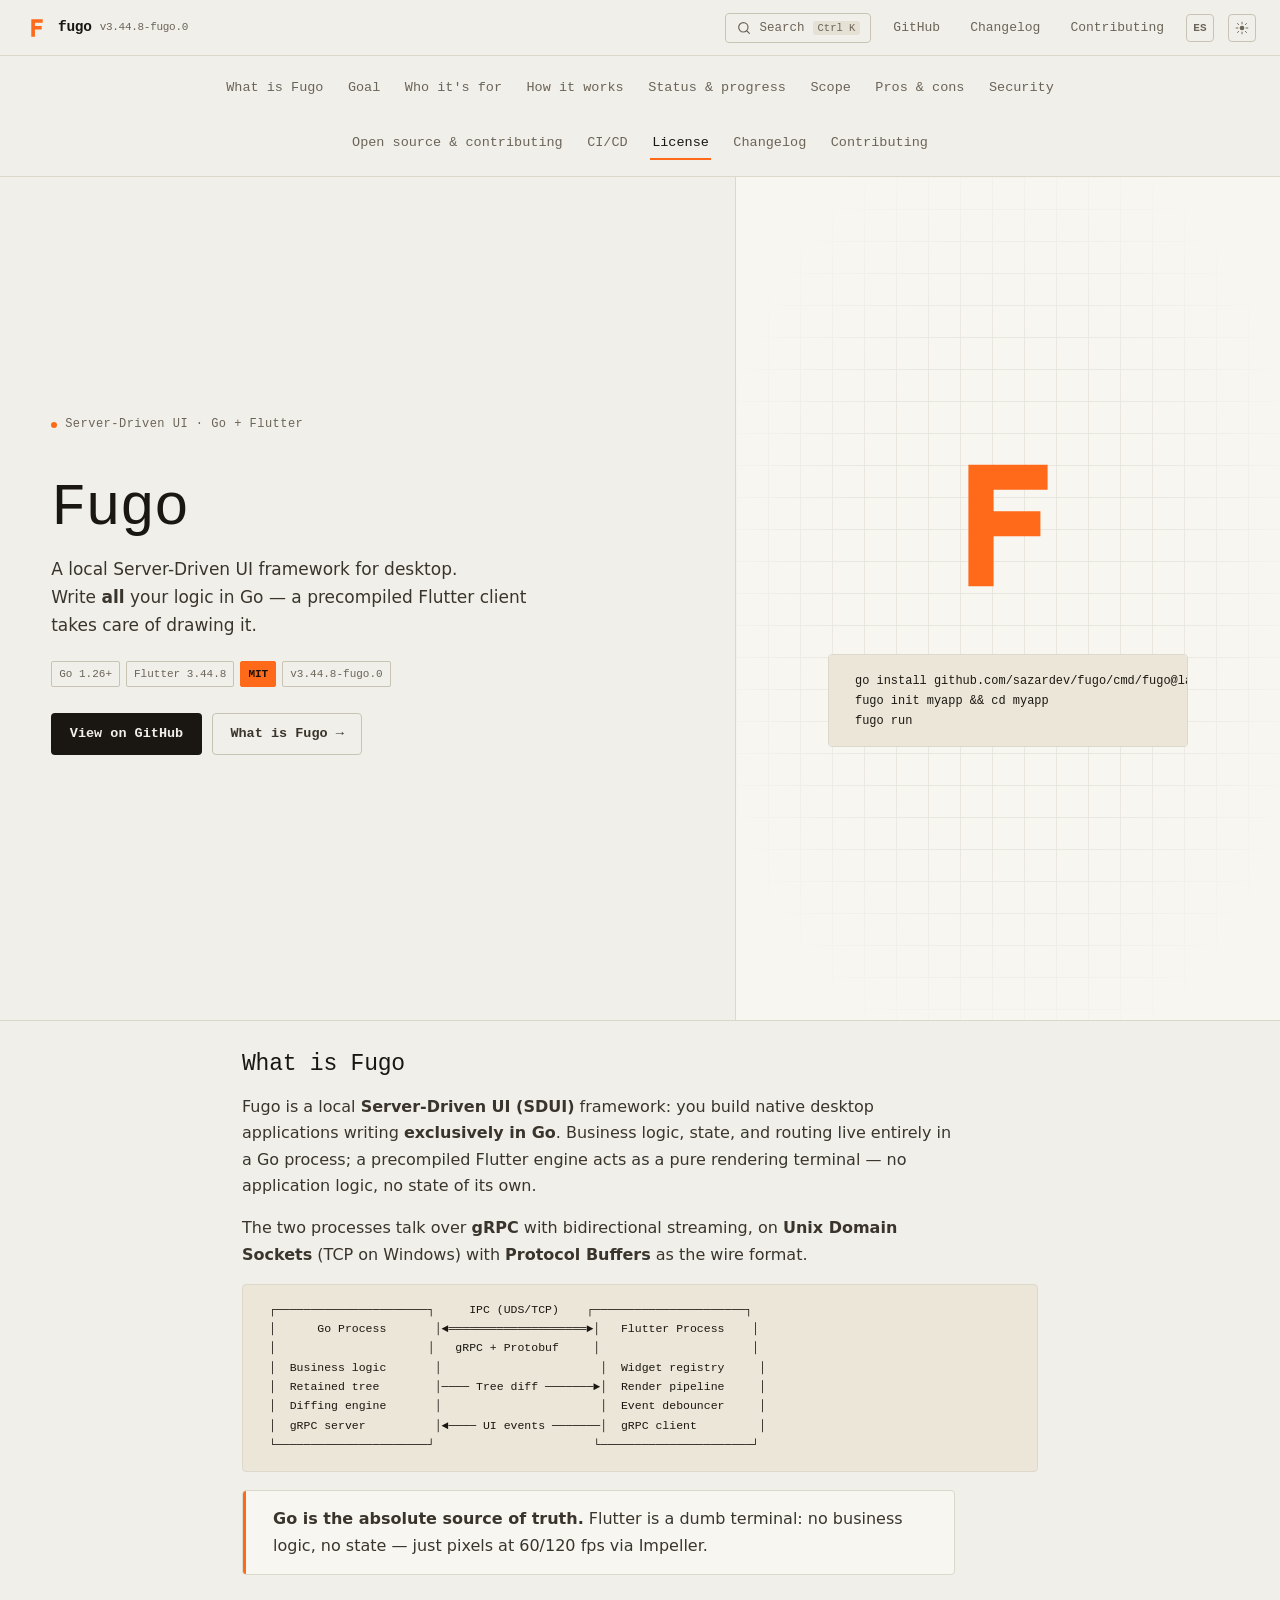
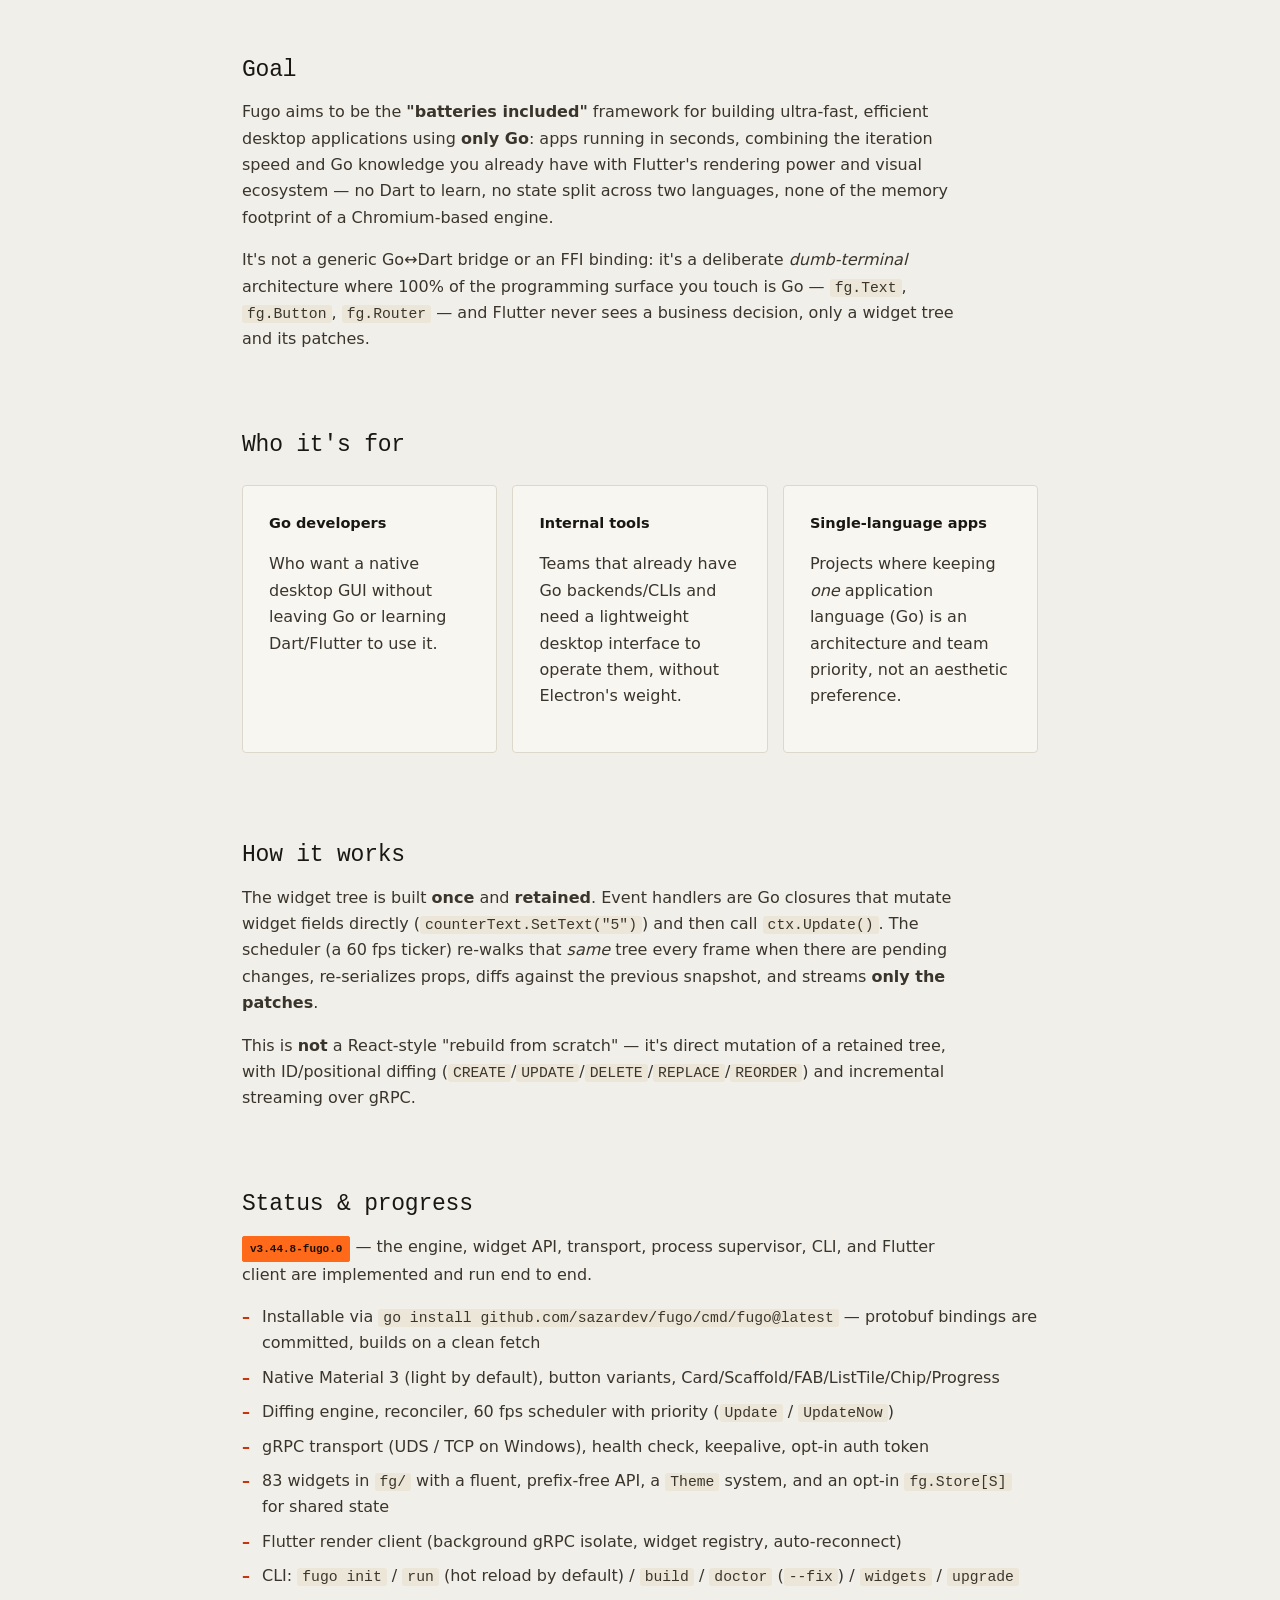
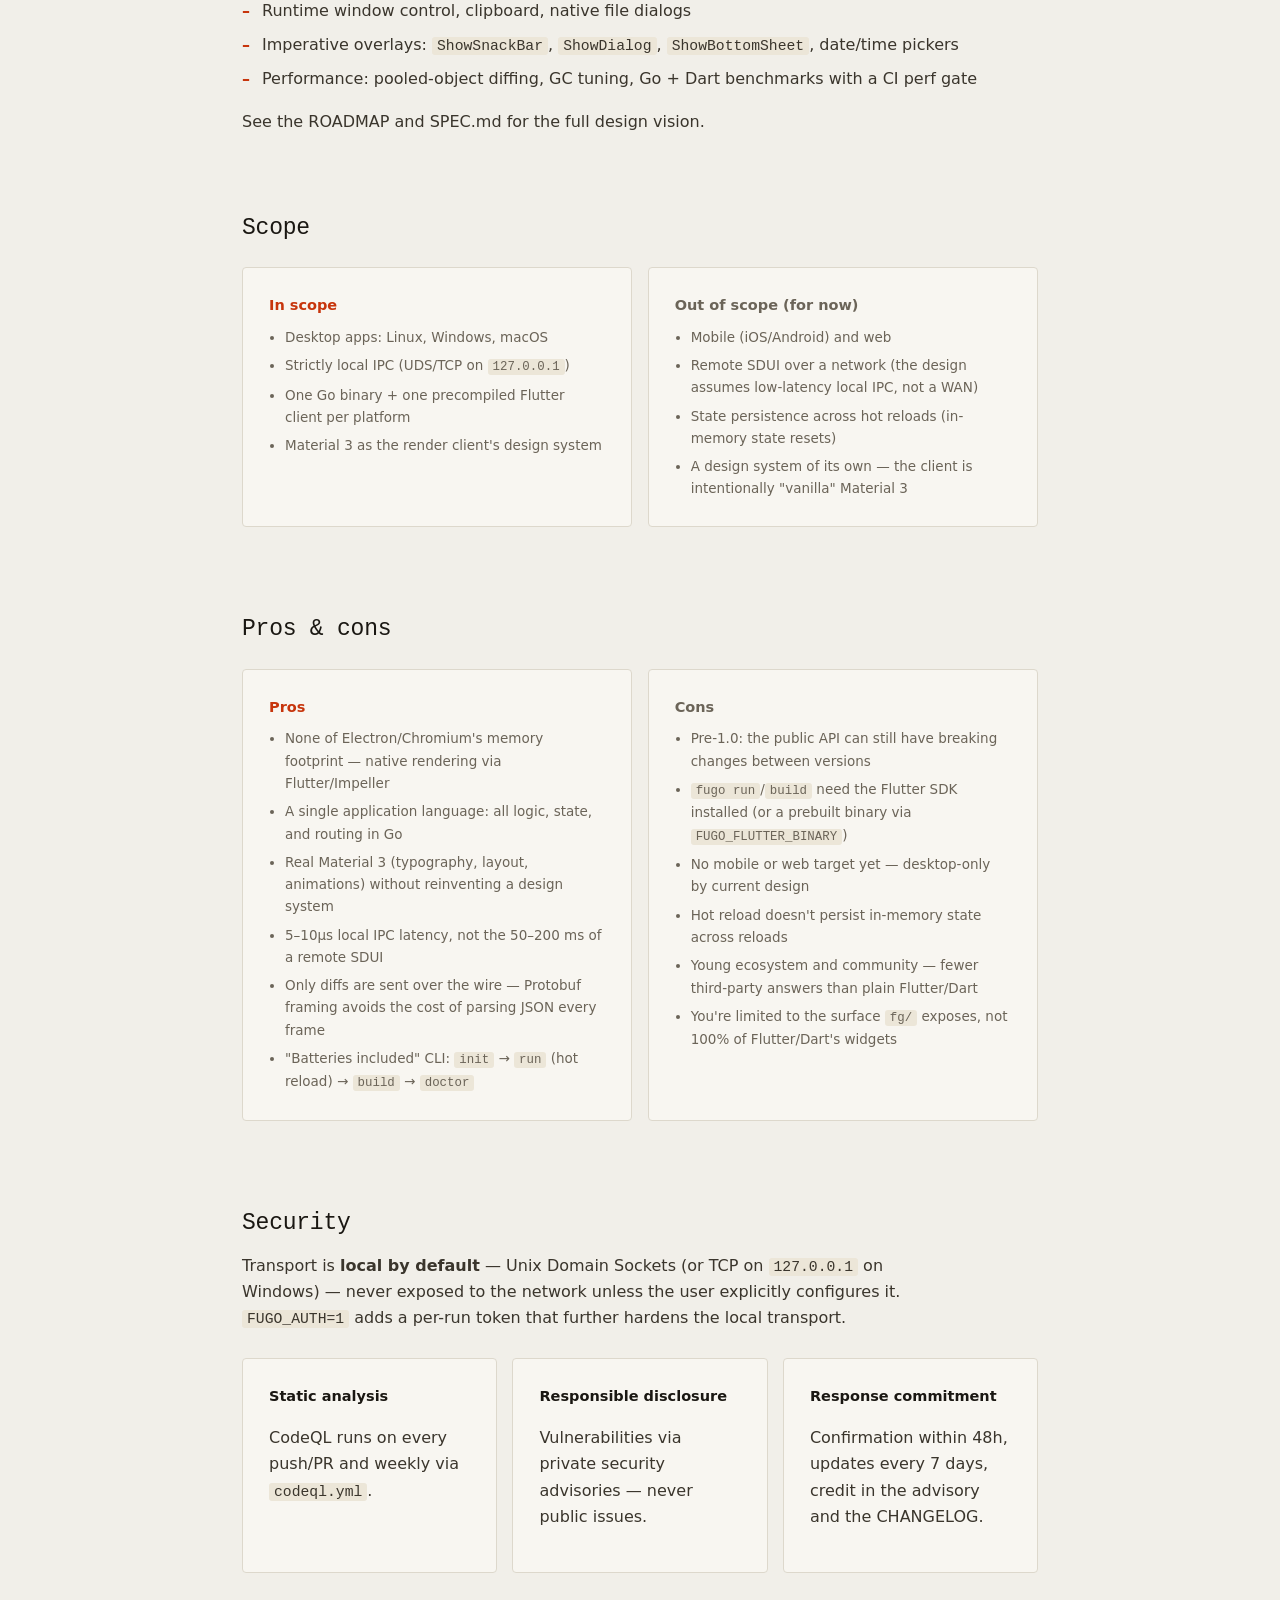
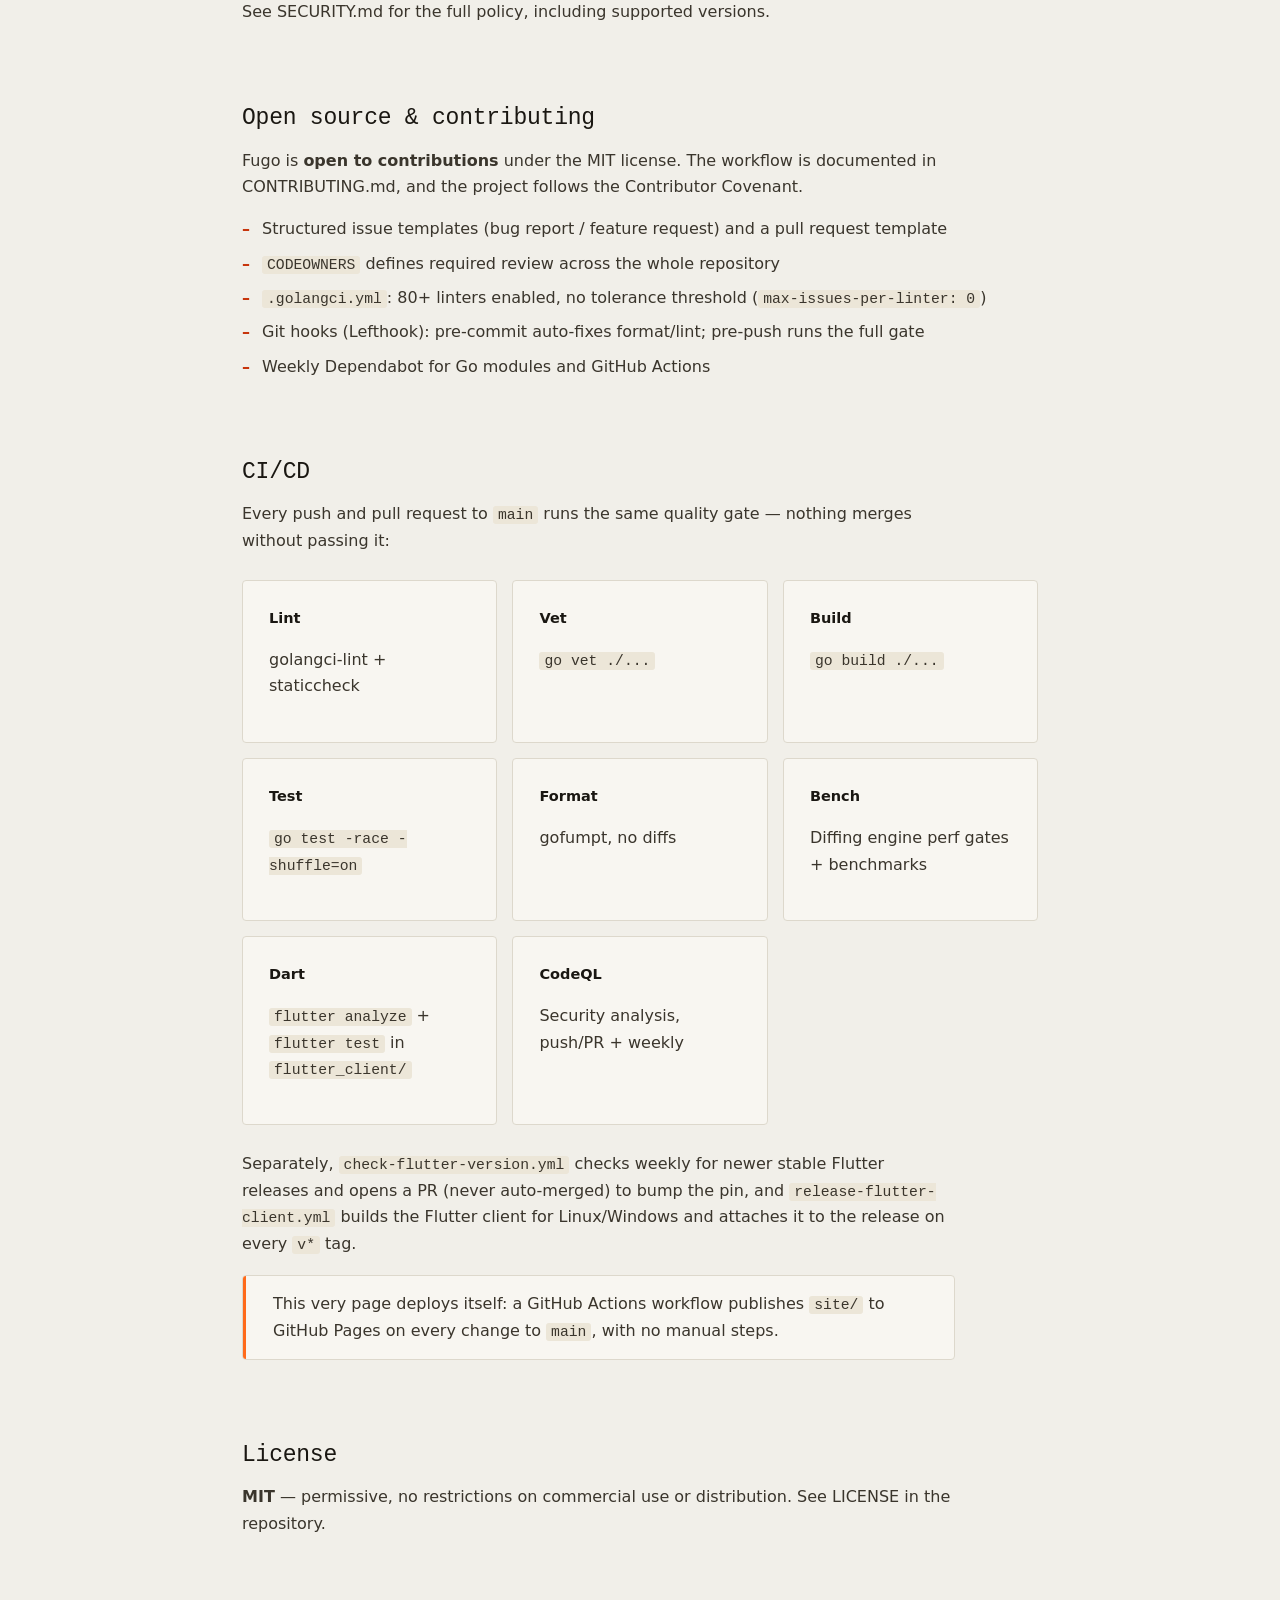
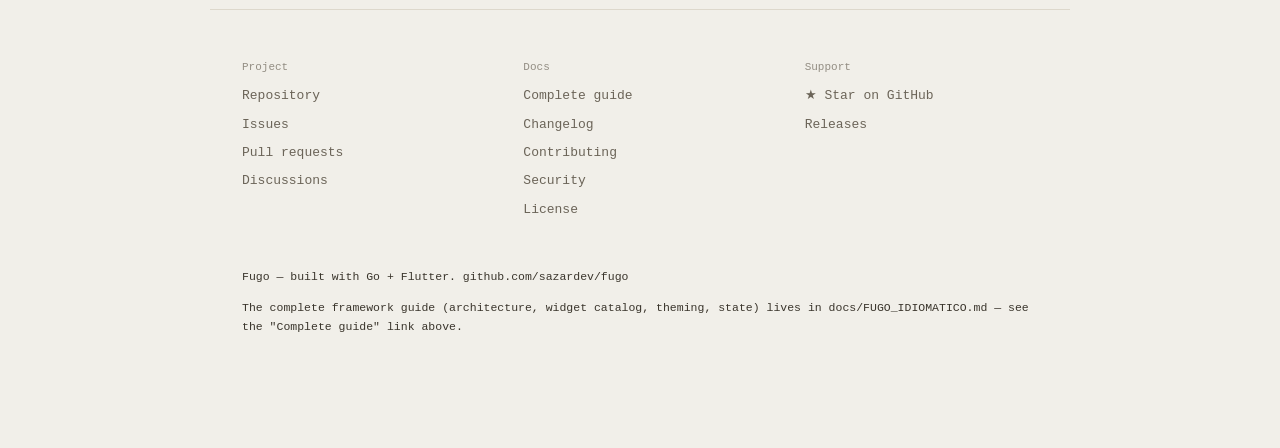
==== commit f4f98825: "docs: professionalize README + site — unified logo, live Pages link, book Unify assets/logo.svg with" ====
--- a/site/index.html
+++ b/site/index.html
@@ -144,7 +144,7 @@
         <li data-i18n="estado.li2">Material&nbsp;3 nativo (claro por defecto), variantes de botón, Card/Scaffold/FAB/ListTile/Chip/Progress</li>
         <li data-i18n="estado.li3">Motor de diffing, reconciliador, scheduler de 60&nbsp;fps con prioridad (<code>Update</code> / <code>UpdateNow</code>)</li>
         <li data-i18n="estado.li4">Transporte gRPC (UDS / TCP en Windows), health check, keepalive, token de autenticación opcional</li>
-        <li data-i18n="estado.li5">36+ widgets en <code>fg/</code> con API fluida y prefix-free, más un sistema de <code>Theme</code></li>
+        <li data-i18n="estado.li5">83 widgets en <code>fg/</code> con API fluida y prefix-free, un sistema de <code>Theme</code>, y un <code>fg.Store[S]</code> opcional para estado compartido</li>
         <li data-i18n="estado.li6">Cliente Flutter (isolate gRPC en segundo plano, registro de widgets, reconexión automática)</li>
         <li data-i18n="estado.li7">CLI: <code>fugo init</code> / <code>run</code> (hot reload por defecto) / <code>build</code> / <code>doctor</code> (<code>--fix</code>) / <code>widgets</code> / <code>upgrade</code></li>
         <li data-i18n="estado.li8">Control de ventana en tiempo de ejecución, portapapeles, diálogos de archivo nativos</li>
@@ -271,6 +271,7 @@
         </div>
         <div class="footer-col">
           <div class="footer-h" data-i18n="footer.colDocs">Documentación</div>
+          <a href="https://github.com/sazardev/fugo/blob/main/docs/FUGO_IDIOMATICO.md" target="_blank" rel="noopener" data-i18n="footer.guide">Guía completa</a>
           <a href="changelog.html" data-i18n="nav.changelog">Changelog</a>
           <a href="contributing.html" data-i18n="side.contribuir">Contribuir</a>
           <a href="https://github.com/sazardev/fugo/blob/main/SECURITY.md" target="_blank" rel="noopener" data-i18n="side.seguridad">Seguridad</a>
